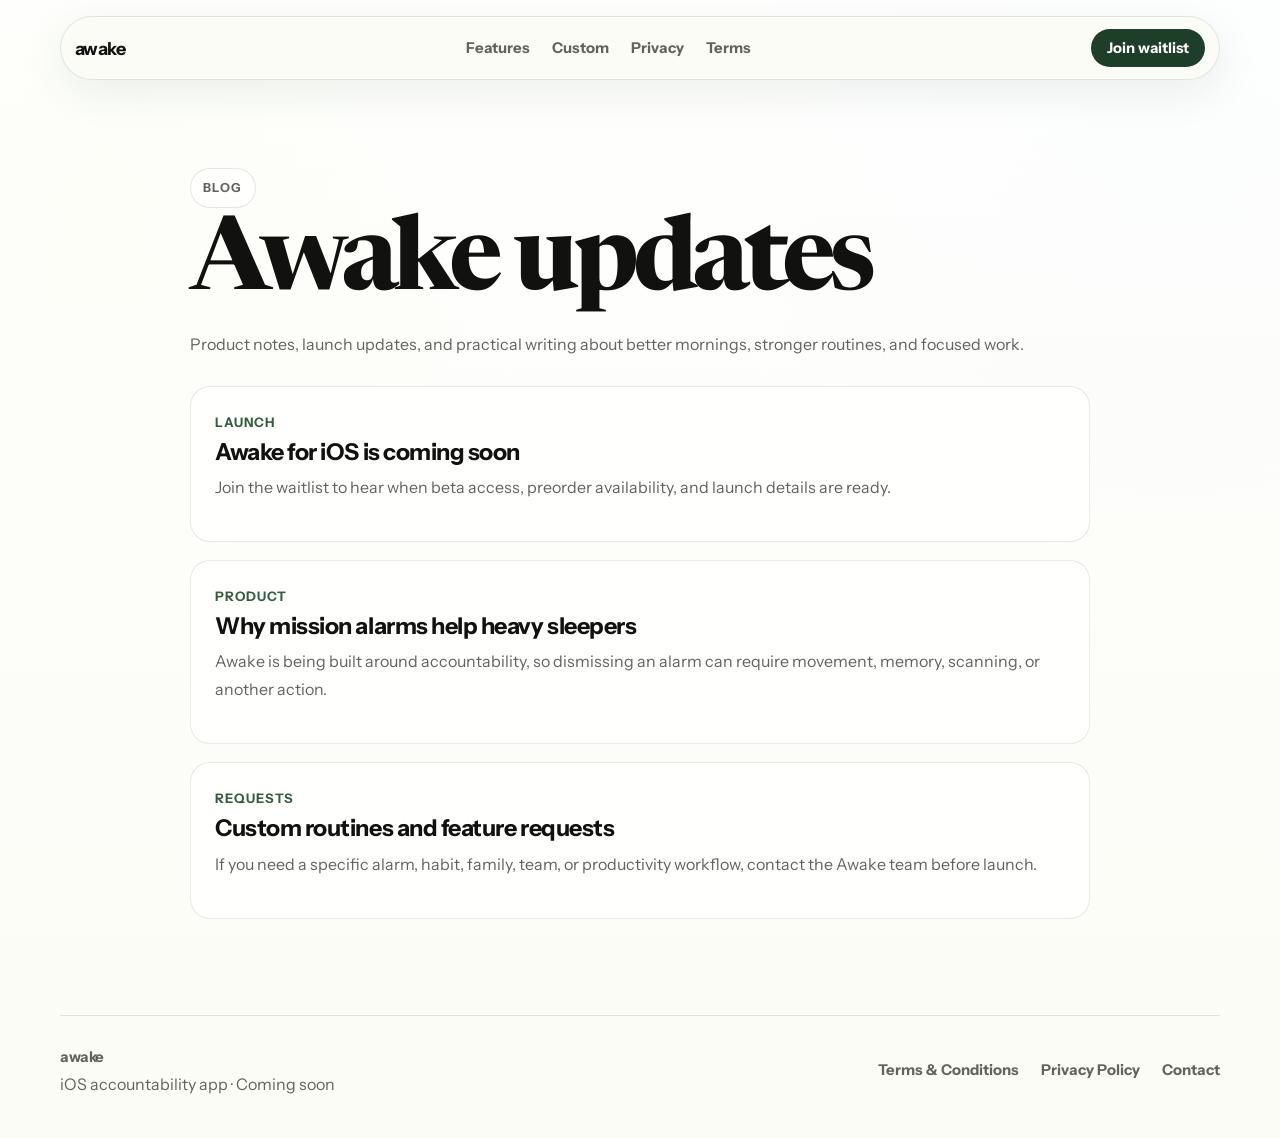
==== blog.html @ 19a6e9f3 "Build prelaunch Awake website" ====
<!DOCTYPE html>
<html lang="en">
  <head>
    <meta charset="UTF-8" />
    <meta name="viewport" content="width=device-width, initial-scale=1.0" />
    <title>Blog - Awake</title>
    <meta
      name="description"
      content="Updates and articles from Awake, the coming soon iOS accountability app."
    />
    <link rel="preconnect" href="https://fonts.googleapis.com" />
    <link rel="preconnect" href="https://fonts.gstatic.com" crossorigin />
    <link
      href="https://fonts.googleapis.com/css2?family=Instrument+Sans:wght@400;500;600;700;800&family=Newsreader:opsz,wght@6..72,600;6..72,700&display=swap"
      rel="stylesheet"
    />
    <link rel="stylesheet" href="./styles.css" />
  </head>
  <body>
    <header class="site-header">
      <a class="brand" href="./index.html">awake</a>
      <nav class="nav" aria-label="Main navigation">
        <a href="./index.html#features">Features</a>
        <a href="./index.html#custom">Custom</a>
        <a href="./privacy.html">Privacy</a>
        <a href="./terms.html">Terms</a>
      </nav>
      <a class="header-cta" href="./index.html#waitlist">Join waitlist</a>
    </header>

    <main class="page-main">
      <p class="section-label">Blog</p>
      <h1>Awake updates</h1>
      <p>
        Product notes, launch updates, and practical writing about better
        mornings, stronger routines, and focused work.
      </p>

      <div class="post-list">
        <a class="post-card" href="./index.html#waitlist">
          <span>Launch</span>
          <h2>Awake for iOS is coming soon</h2>
          <p>
            Join the waitlist to hear when beta access, preorder availability,
            and launch details are ready.
          </p>
        </a>
        <a class="post-card" href="./index.html#features">
          <span>Product</span>
          <h2>Why mission alarms help heavy sleepers</h2>
          <p>
            Awake is being built around accountability, so dismissing an alarm
            can require movement, memory, scanning, or another action.
          </p>
        </a>
        <a class="post-card" href="./index.html#custom">
          <span>Requests</span>
          <h2>Custom routines and feature requests</h2>
          <p>
            If you need a specific alarm, habit, family, team, or productivity
            workflow, contact the Awake team before launch.
          </p>
        </a>
      </div>
    </main>

    <footer class="site-footer">
      <div>
        <a class="brand" href="./index.html">awake</a>
        <p>iOS accountability app · Coming soon</p>
      </div>
      <nav aria-label="Footer navigation">
        <a href="./terms.html">Terms & Conditions</a>
        <a href="./privacy.html">Privacy Policy</a>
        <a href="mailto:hello@awakeapp.net">Contact</a>
      </nav>
    </footer>
  </body>
</html>
---- styles.css ----
:root {
  color-scheme: light;
  --ink: #11120f;
  --muted: #60645c;
  --line: #dfe4d7;
  --paper: #fbfcf5;
  --cream: #f2f7e8;
  --mist: #e8f0dc;
  --green: #355d3f;
  --green-deep: #1f3e2a;
  --lime: #d8f36d;
  --blue: #d8edf4;
  --white: #ffffff;
  --shadow: 0 24px 80px rgba(31, 62, 42, 0.14);
}

* {
  box-sizing: border-box;
}

html {
  scroll-behavior: smooth;
}

body {
  margin: 0;
  font-family: "Instrument Sans", sans-serif;
  color: var(--ink);
  background:
    linear-gradient(180deg, rgba(255, 255, 255, 0.92), rgba(251, 252, 245, 0.72)),
    radial-gradient(circle at 8% 12%, rgba(216, 243, 109, 0.34), transparent 28%),
    radial-gradient(circle at 92% 8%, rgba(216, 237, 244, 0.7), transparent 30%),
    var(--paper);
}

a {
  color: inherit;
}

.site-header {
  position: sticky;
  top: 0;
  z-index: 20;
  display: flex;
  align-items: center;
  justify-content: space-between;
  gap: 24px;
  width: min(1160px, calc(100% - 32px));
  margin: 16px auto 0;
  padding: 12px 14px;
  border: 1px solid rgba(53, 93, 63, 0.14);
  border-radius: 999px;
  background: rgba(251, 252, 245, 0.82);
  backdrop-filter: blur(18px);
  box-shadow: 0 12px 44px rgba(31, 62, 42, 0.08);
}

.brand {
  font-weight: 800;
  font-size: 1.12rem;
  letter-spacing: -0.03em;
  text-decoration: none;
}

.nav,
.site-footer nav {
  display: flex;
  align-items: center;
  gap: 22px;
}

.nav a,
.site-footer a {
  color: var(--muted);
  font-size: 0.93rem;
  font-weight: 700;
  text-decoration: none;
}

.header-cta {
  padding: 10px 16px;
  border-radius: 999px;
  background: var(--green-deep);
  color: var(--white);
  font-size: 0.92rem;
  font-weight: 800;
  text-decoration: none;
}

.section-shell {
  width: min(1160px, calc(100% - 32px));
  margin: 0 auto;
}

.hero {
  min-height: calc(100vh - 90px);
  display: grid;
  grid-template-columns: minmax(0, 1fr) minmax(320px, 440px);
  align-items: center;
  gap: 52px;
  padding: 82px 0 72px;
}

.launch-pill,
.section-label {
  width: fit-content;
  margin: 0 0 18px;
  padding: 8px 12px;
  border: 1px solid rgba(53, 93, 63, 0.14);
  border-radius: 999px;
  background: rgba(255, 255, 255, 0.72);
  color: var(--green);
  font-size: 0.78rem;
  font-weight: 800;
  letter-spacing: 0.12em;
  text-transform: uppercase;
}

h1,
h2,
h3,
p {
  margin-top: 0;
}

h1 {
  margin-bottom: 22px;
  font-family: "Newsreader", serif;
  font-size: clamp(5.4rem, 13vw, 11rem);
  line-height: 0.78;
  letter-spacing: -0.055em;
}

h2 {
  margin-bottom: 16px;
  max-width: 780px;
  font-family: "Newsreader", serif;
  font-size: clamp(2.25rem, 4vw, 4.6rem);
  line-height: 0.96;
  letter-spacing: -0.045em;
}

h3 {
  margin-bottom: 12px;
  font-size: 1.25rem;
  letter-spacing: -0.02em;
}

.hero-lede {
  max-width: 690px;
  margin-bottom: 28px;
  color: #343a31;
  font-size: clamp(1.18rem, 2vw, 1.55rem);
  line-height: 1.45;
}

.hero-actions {
  display: flex;
  flex-wrap: wrap;
  gap: 12px;
  margin-bottom: 16px;
}

.button {
  display: inline-flex;
  align-items: center;
  justify-content: center;
  min-height: 48px;
  padding: 13px 20px;
  border: 1px solid transparent;
  border-radius: 999px;
  font-weight: 800;
  text-decoration: none;
  cursor: pointer;
  transition:
    transform 180ms ease,
    box-shadow 180ms ease,
    background 180ms ease;
}

.button:hover {
  transform: translateY(-2px);
}

.button.primary {
  background: var(--green-deep);
  color: var(--white);
  box-shadow: 0 16px 34px rgba(31, 62, 42, 0.22);
}

.button.secondary {
  border-color: rgba(31, 62, 42, 0.2);
  background: rgba(255, 255, 255, 0.66);
  color: var(--green-deep);
}

.button.light {
  background: var(--white);
}

.microcopy {
  max-width: 520px;
  color: var(--muted);
  font-size: 0.96rem;
  line-height: 1.6;
}

.phone-stage {
  display: grid;
  place-items: center;
  min-height: 560px;
  border-radius: 36px;
  background:
    linear-gradient(140deg, rgba(216, 243, 109, 0.5), rgba(216, 237, 244, 0.75)),
    var(--mist);
  box-shadow: var(--shadow);
  overflow: hidden;
}

.phone {
  position: relative;
  width: 292px;
  min-height: 592px;
  padding: 18px;
  border: 10px solid #151713;
  border-radius: 46px;
  background: #10130f;
  box-shadow: 0 30px 80px rgba(17, 18, 15, 0.34);
  transform: rotate(3deg);
}

.phone-top {
  position: absolute;
  top: 12px;
  left: 50%;
  width: 86px;
  height: 25px;
  border-radius: 999px;
  background: #10130f;
  transform: translateX(-50%);
  z-index: 2;
}

.app-screen {
  min-height: 536px;
  padding: 66px 20px 22px;
  border-radius: 34px;
  background:
    linear-gradient(180deg, rgba(255, 255, 255, 0.28), transparent 38%),
    linear-gradient(160deg, #f7fbec 0%, #dfeecd 100%);
}

.screen-kicker {
  margin-bottom: 10px;
  color: var(--green);
  font-size: 0.78rem;
  font-weight: 800;
  letter-spacing: 0.11em;
  text-transform: uppercase;
}

.app-screen h2 {
  margin-bottom: 12px;
  font-family: "Instrument Sans", sans-serif;
  font-size: 4.4rem;
  line-height: 0.95;
  letter-spacing: -0.06em;
}

.screen-label {
  margin-bottom: 26px;
  color: #43503d;
  line-height: 1.45;
}

.mission-card {
  margin-bottom: 12px;
  padding: 16px;
  border: 1px solid rgba(31, 62, 42, 0.12);
  border-radius: 18px;
  background: rgba(255, 255, 255, 0.66);
}

.mission-card span {
  display: block;
  margin-bottom: 5px;
  color: var(--muted);
  font-size: 0.78rem;
  font-weight: 800;
}

.mission-card.active {
  background: var(--green-deep);
  color: var(--white);
}

.mission-card.active span {
  color: rgba(255, 255, 255, 0.72);
}

.progress-row {
  display: grid;
  grid-template-columns: repeat(3, 1fr);
  gap: 8px;
  margin-top: 24px;
}

.progress-row span {
  height: 7px;
  border-radius: 999px;
  background: rgba(31, 62, 42, 0.2);
}

.progress-row span:first-child,
.progress-row span:nth-child(2) {
  background: var(--green-deep);
}

.tl-dr,
.preorder-panel,
.custom-panel {
  margin-bottom: 92px;
  padding: 42px;
  border: 1px solid rgba(53, 93, 63, 0.12);
  border-radius: 30px;
  background: rgba(255, 255, 255, 0.7);
  box-shadow: var(--shadow);
}

.tl-dr p:last-child,
.preorder-panel p,
.custom-panel p {
  max-width: 860px;
  color: #394033;
  font-size: 1.12rem;
  line-height: 1.7;
}

.section-heading {
  margin-bottom: 28px;
}

.feature-grid {
  display: grid;
  grid-template-columns: repeat(3, minmax(0, 1fr));
  gap: 16px;
  margin-bottom: 92px;
}

.feature-card {
  min-height: 250px;
  padding: 26px;
  border: 1px solid rgba(53, 93, 63, 0.13);
  border-radius: 22px;
  background: rgba(255, 255, 255, 0.76);
  transition:
    transform 180ms ease,
    border-color 180ms ease;
}

.feature-card:hover {
  transform: translateY(-4px);
  border-color: rgba(53, 93, 63, 0.36);
}

.feature-index {
  display: inline-flex;
  margin-bottom: 48px;
  color: var(--green);
  font-size: 0.82rem;
  font-weight: 800;
}

.feature-card p,
.proof-list p,
.faq-list p,
.waitlist-copy p {
  color: var(--muted);
  line-height: 1.65;
}

.split-section {
  display: grid;
  grid-template-columns: 0.95fr 1.05fr;
  gap: 50px;
  align-items: start;
  margin-bottom: 92px;
}

.proof-list {
  display: grid;
  gap: 14px;
}

.proof-list div {
  padding: 22px;
  border: 1px solid rgba(53, 93, 63, 0.12);
  border-radius: 20px;
  background: rgba(242, 247, 232, 0.88);
}

.proof-list strong {
  display: block;
  margin-bottom: 8px;
}

.proof-list p {
  margin-bottom: 0;
}

.preorder-panel {
  display: flex;
  align-items: center;
  justify-content: space-between;
  gap: 28px;
  background:
    linear-gradient(135deg, rgba(216, 243, 109, 0.4), rgba(255, 255, 255, 0.78)),
    var(--cream);
}

.waitlist-section {
  display: grid;
  grid-template-columns: 0.86fr 1.14fr;
  gap: 38px;
  align-items: start;
  margin-bottom: 92px;
  padding: 44px;
  border-radius: 32px;
  background: var(--green-deep);
  color: var(--white);
  box-shadow: 0 24px 80px rgba(31, 62, 42, 0.22);
}

.waitlist-section .section-label {
  border-color: rgba(255, 255, 255, 0.18);
  background: rgba(255, 255, 255, 0.12);
  color: var(--lime);
}

.waitlist-copy p {
  color: rgba(255, 255, 255, 0.74);
}

.waitlist-form {
  display: grid;
  gap: 14px;
  padding: 22px;
  border: 1px solid rgba(255, 255, 255, 0.12);
  border-radius: 24px;
  background: rgba(255, 255, 255, 0.1);
}

label {
  display: grid;
  gap: 8px;
  color: rgba(255, 255, 255, 0.78);
  font-size: 0.9rem;
  font-weight: 800;
}

input,
select {
  width: 100%;
  min-height: 48px;
  padding: 0 14px;
  border: 1px solid rgba(255, 255, 255, 0.18);
  border-radius: 14px;
  background: rgba(255, 255, 255, 0.96);
  color: var(--ink);
  font: inherit;
}

.custom-panel {
  background:
    linear-gradient(135deg, rgba(255, 255, 255, 0.82), rgba(216, 237, 244, 0.78)),
    var(--blue);
}

.faq-section {
  margin-bottom: 96px;
}

.faq-list {
  display: grid;
  gap: 12px;
}

details {
  padding: 22px 24px;
  border: 1px solid rgba(53, 93, 63, 0.13);
  border-radius: 18px;
  background: rgba(255, 255, 255, 0.76);
}

summary {
  cursor: pointer;
  font-weight: 800;
}

details p {
  margin: 14px 0 0;
}

.site-footer {
  display: flex;
  align-items: center;
  justify-content: space-between;
  gap: 24px;
  width: min(1160px, calc(100% - 32px));
  margin: 0 auto;
  padding: 30px 0 44px;
  border-top: 1px solid var(--line);
}

.site-footer p {
  margin: 8px 0 0;
  color: var(--muted);
}

.page-main {
  width: min(900px, calc(100% - 32px));
  margin: 0 auto;
  padding: 88px 0 96px;
}

.page-main h1 {
  margin-bottom: 24px;
  font-size: clamp(3.4rem, 8vw, 6.8rem);
}

.page-main article {
  padding: 36px;
  border: 1px solid rgba(53, 93, 63, 0.12);
  border-radius: 26px;
  background: rgba(255, 255, 255, 0.74);
  box-shadow: var(--shadow);
}

.page-main p,
.page-main li {
  color: var(--muted);
  line-height: 1.75;
}

.page-main h2 {
  margin-top: 34px;
  font-family: "Instrument Sans", sans-serif;
  font-size: 1.45rem;
  letter-spacing: -0.02em;
}

.post-list {
  display: grid;
  gap: 18px;
  margin-top: 28px;
}

.post-card {
  display: block;
  padding: 24px;
  border: 1px solid rgba(53, 93, 63, 0.12);
  border-radius: 20px;
  background: rgba(255, 255, 255, 0.78);
  text-decoration: none;
  transition: transform 180ms ease;
}

.post-card:hover {
  transform: translateY(-3px);
}

.post-card span {
  color: var(--green);
  font-weight: 800;
  font-size: 0.82rem;
  letter-spacing: 0.08em;
  text-transform: uppercase;
}

.post-card h2 {
  margin: 10px 0;
}

.reveal {
  animation: reveal 620ms ease both;
}

@keyframes reveal {
  from {
    opacity: 0;
    transform: translateY(16px);
  }

  to {
    opacity: 1;
    transform: translateY(0);
  }
}

@media (max-width: 900px) {
  .site-header {
    align-items: flex-start;
    border-radius: 24px;
  }

  .nav {
    display: none;
  }

  .hero,
  .split-section,
  .waitlist-section {
    grid-template-columns: 1fr;
  }

  .hero {
    gap: 34px;
    padding-top: 56px;
  }

  .phone-stage {
    min-height: 500px;
  }

  .feature-grid {
    grid-template-columns: repeat(2, minmax(0, 1fr));
  }

  .preorder-panel,
  .site-footer {
    align-items: flex-start;
    flex-direction: column;
  }
}

@media (max-width: 620px) {
  .section-shell,
  .site-header,
  .site-footer,
  .page-main {
    width: min(100% - 24px, 1160px);
  }

  .header-cta {
    display: none;
  }

  h1 {
    font-size: 5.2rem;
  }

  h2 {
    font-size: 2.35rem;
  }

  .feature-grid {
    grid-template-columns: 1fr;
  }

  .tl-dr,
  .preorder-panel,
  .custom-panel,
  .waitlist-section,
  .page-main article {
    padding: 26px;
    border-radius: 22px;
  }

  .phone {
    width: 260px;
    min-height: 540px;
  }

  .app-screen {
    min-height: 484px;
  }

  .app-screen h2 {
    font-size: 3.6rem;
  }

  .site-footer nav {
    align-items: flex-start;
    flex-direction: column;
    gap: 12px;
  }
}
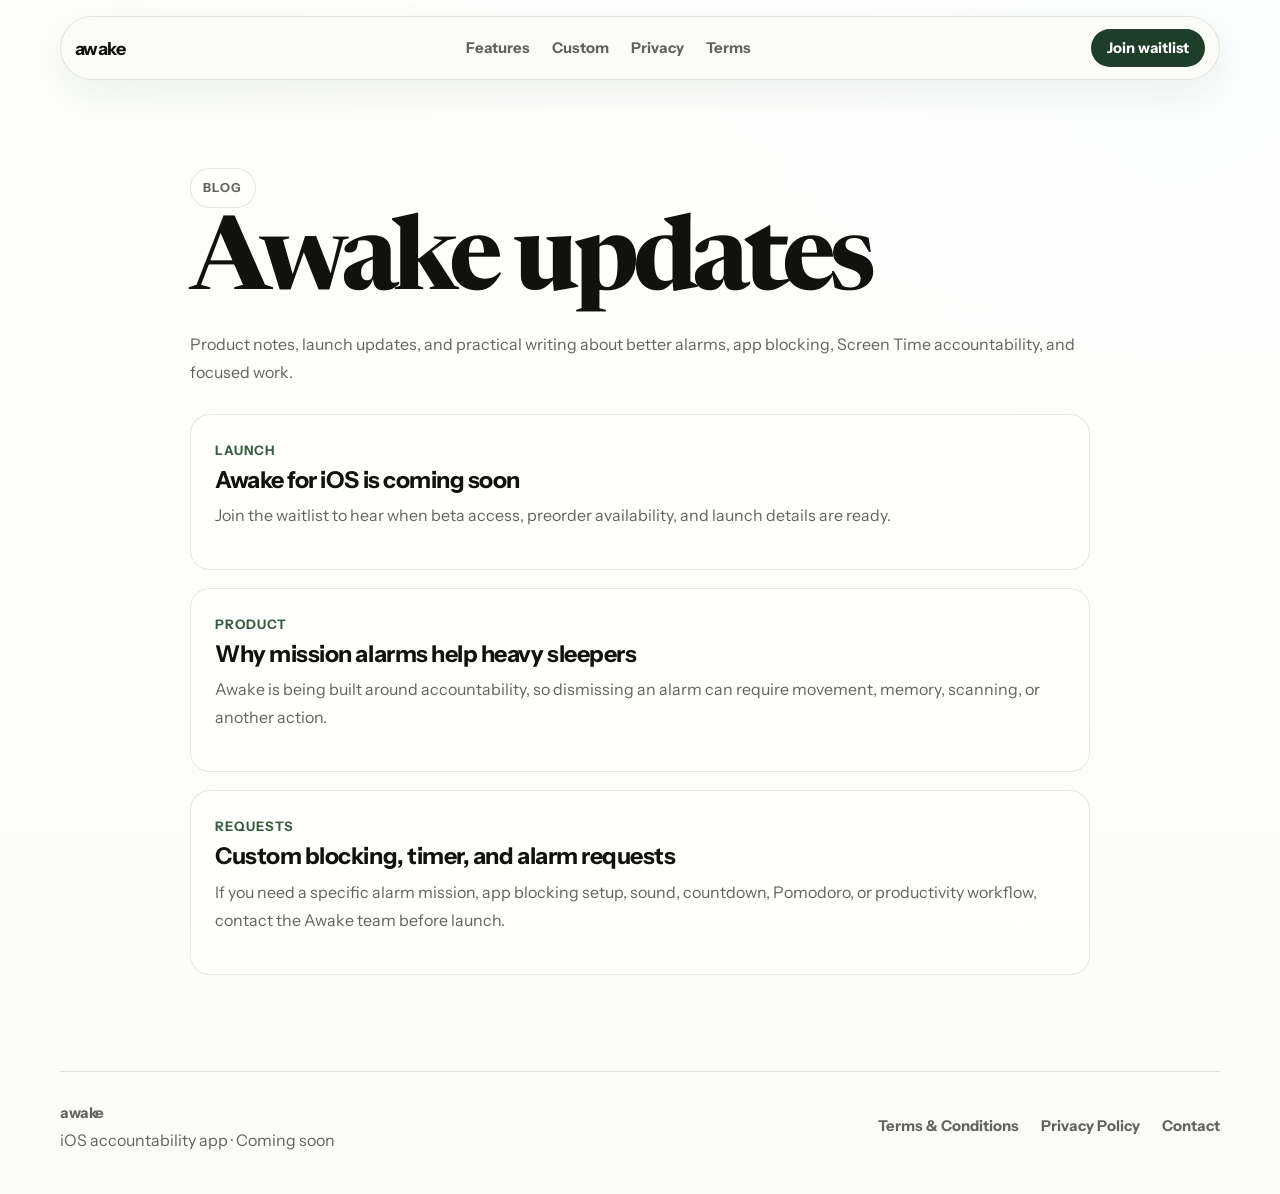
==== commit 9283a6cc: "Refocus site on alarm and blocking features" ====
--- a/blog.html
+++ b/blog.html
@@ -33,7 +33,7 @@
       <h1>Awake updates</h1>
       <p>
         Product notes, launch updates, and practical writing about better
-        mornings, stronger routines, and focused work.
+        alarms, app blocking, Screen Time accountability, and focused work.
       </p>
 
       <div class="post-list">
@@ -55,10 +55,11 @@
         </a>
         <a class="post-card" href="./index.html#custom">
           <span>Requests</span>
-          <h2>Custom routines and feature requests</h2>
+          <h2>Custom blocking, timer, and alarm requests</h2>
           <p>
-            If you need a specific alarm, habit, family, team, or productivity
-            workflow, contact the Awake team before launch.
+            If you need a specific alarm mission, app blocking setup, sound,
+            countdown, Pomodoro, or productivity workflow, contact the Awake
+            team before launch.
           </p>
         </a>
       </div>
--- a/styles.css
+++ b/styles.css
@@ -161,6 +161,86 @@
   margin-bottom: 16px;
 }
 
+.app-store-badge {
+  display: inline-flex;
+  align-items: center;
+  gap: 12px;
+  width: fit-content;
+  min-height: 60px;
+  margin-bottom: 18px;
+  padding: 10px 17px 10px 12px;
+  border: 1px solid rgba(17, 18, 15, 0.12);
+  border-radius: 18px;
+  background: #11120f;
+  color: var(--white);
+  text-decoration: none;
+  box-shadow: 0 18px 46px rgba(17, 18, 15, 0.16);
+  transition:
+    transform 180ms ease,
+    box-shadow 180ms ease;
+}
+
+.app-store-badge:hover {
+  transform: translateY(-2px);
+  box-shadow: 0 22px 54px rgba(17, 18, 15, 0.22);
+}
+
+.app-store-badge small,
+.app-store-badge strong {
+  display: block;
+  line-height: 1;
+}
+
+.app-store-badge small {
+  margin-bottom: 5px;
+  color: rgba(255, 255, 255, 0.72);
+  font-size: 0.72rem;
+  font-weight: 700;
+}
+
+.app-store-badge strong {
+  font-size: 1.25rem;
+  letter-spacing: -0.03em;
+}
+
+.app-store-badge.dark {
+  flex-shrink: 0;
+  margin-bottom: 0;
+}
+
+.apple-mark {
+  position: relative;
+  display: grid;
+  place-items: center;
+  width: 38px;
+  height: 38px;
+  border-radius: 11px;
+  background: var(--white);
+  color: transparent;
+  font-size: 0;
+}
+
+.apple-mark::before {
+  content: "";
+  width: 16px;
+  height: 20px;
+  border-radius: 48% 52% 48% 52% / 60% 60% 42% 42%;
+  background: #11120f;
+  transform: translateY(3px);
+}
+
+.apple-mark::after {
+  content: "";
+  position: absolute;
+  top: 7px;
+  right: 10px;
+  width: 9px;
+  height: 5px;
+  border-radius: 10px 0 10px 0;
+  background: #11120f;
+  transform: rotate(-32deg);
+}
+
 .button {
   display: inline-flex;
   align-items: center;
@@ -631,6 +711,10 @@
     align-items: flex-start;
     flex-direction: column;
   }
+
+  .app-store-badge.dark {
+    margin-top: 4px;
+  }
 }
 
 @media (max-width: 620px) {
@@ -679,6 +763,11 @@
     font-size: 3.6rem;
   }
 
+  .app-store-badge {
+    width: 100%;
+    justify-content: center;
+  }
+
   .site-footer nav {
     align-items: flex-start;
     flex-direction: column;
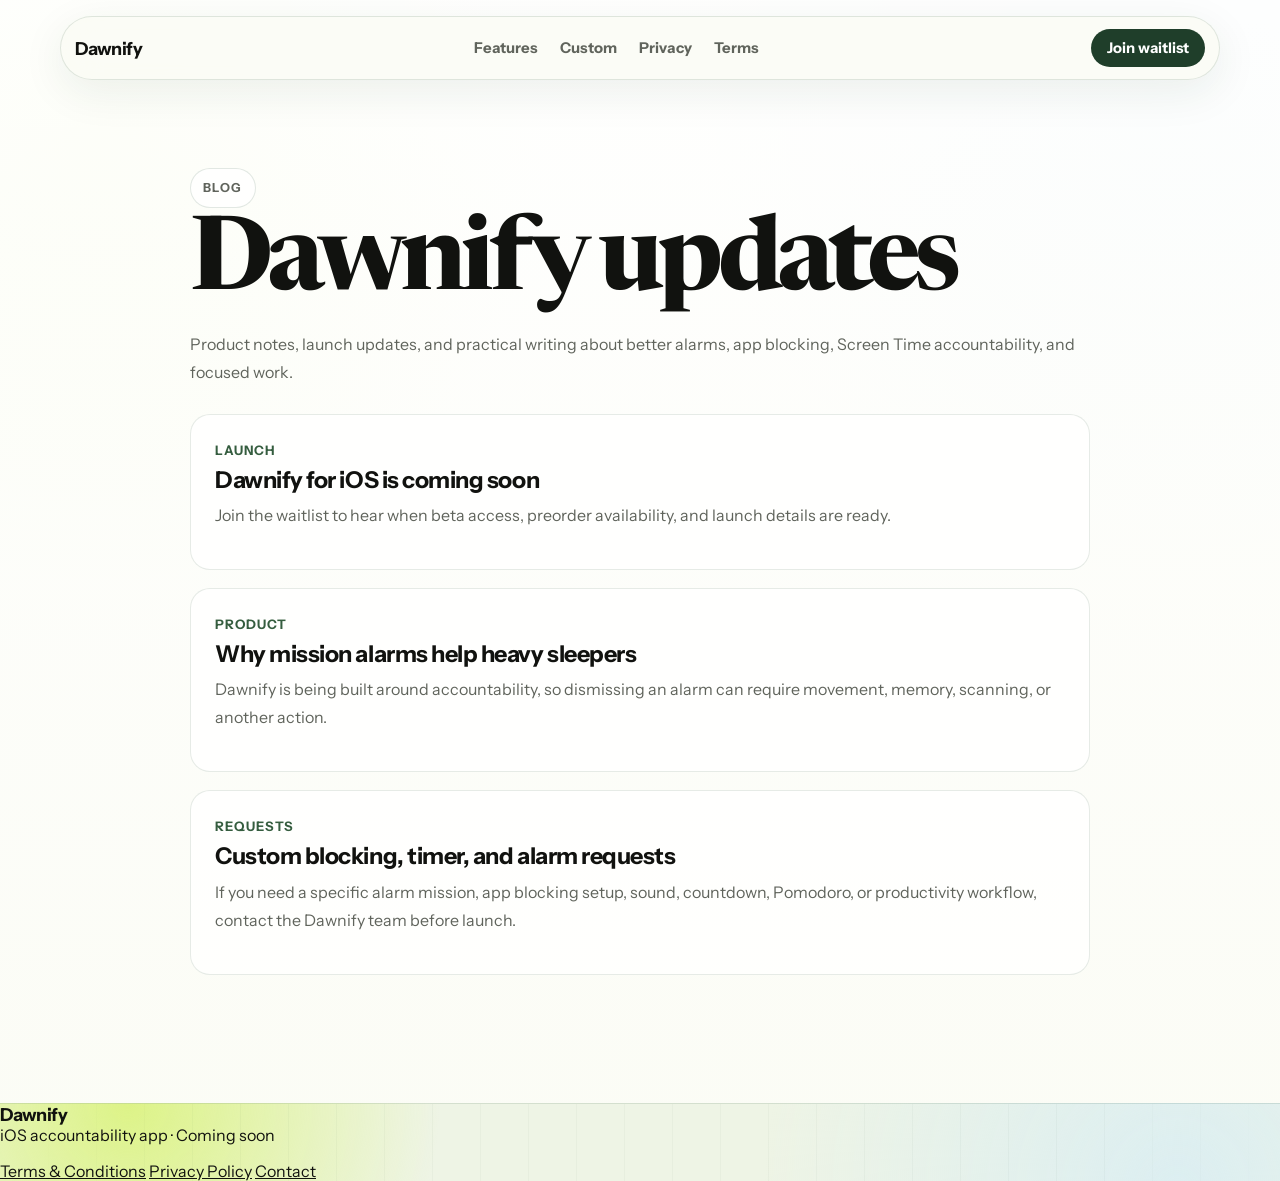
==== commit 9bb1b983: "Rebrand website as Dawnify" ====
--- a/blog.html
+++ b/blog.html
@@ -3,10 +3,10 @@
   <head>
     <meta charset="UTF-8" />
     <meta name="viewport" content="width=device-width, initial-scale=1.0" />
-    <title>Blog - Awake</title>
+    <title>Blog - Dawnify</title>
     <meta
       name="description"
-      content="Updates and articles from Awake, the coming soon iOS accountability app."
+      content="Updates and articles from Dawnify, the coming soon iOS accountability app."
     />
     <link rel="preconnect" href="https://fonts.googleapis.com" />
     <link rel="preconnect" href="https://fonts.gstatic.com" crossorigin />
@@ -18,7 +18,7 @@
   </head>
   <body>
     <header class="site-header">
-      <a class="brand" href="./index.html">awake</a>
+      <a class="brand" href="./index.html">Dawnify</a>
       <nav class="nav" aria-label="Main navigation">
         <a href="./index.html#features">Features</a>
         <a href="./index.html#custom">Custom</a>
@@ -30,7 +30,7 @@
 
     <main class="page-main">
       <p class="section-label">Blog</p>
-      <h1>Awake updates</h1>
+      <h1>Dawnify updates</h1>
       <p>
         Product notes, launch updates, and practical writing about better
         alarms, app blocking, Screen Time accountability, and focused work.
@@ -39,7 +39,7 @@
       <div class="post-list">
         <a class="post-card" href="./index.html#waitlist">
           <span>Launch</span>
-          <h2>Awake for iOS is coming soon</h2>
+          <h2>Dawnify for iOS is coming soon</h2>
           <p>
             Join the waitlist to hear when beta access, preorder availability,
             and launch details are ready.
@@ -49,7 +49,7 @@
           <span>Product</span>
           <h2>Why mission alarms help heavy sleepers</h2>
           <p>
-            Awake is being built around accountability, so dismissing an alarm
+            Dawnify is being built around accountability, so dismissing an alarm
             can require movement, memory, scanning, or another action.
           </p>
         </a>
@@ -58,7 +58,7 @@
           <h2>Custom blocking, timer, and alarm requests</h2>
           <p>
             If you need a specific alarm mission, app blocking setup, sound,
-            countdown, Pomodoro, or productivity workflow, contact the Awake
+            countdown, Pomodoro, or productivity workflow, contact the Dawnify
             team before launch.
           </p>
         </a>
@@ -67,13 +67,13 @@
 
     <footer class="site-footer">
       <div>
-        <a class="brand" href="./index.html">awake</a>
+        <a class="brand" href="./index.html">Dawnify</a>
         <p>iOS accountability app · Coming soon</p>
       </div>
       <nav aria-label="Footer navigation">
         <a href="./terms.html">Terms & Conditions</a>
         <a href="./privacy.html">Privacy Policy</a>
-        <a href="mailto:hello@awakeapp.net">Contact</a>
+        <a href="mailto:hello@dawnify.app">Contact</a>
       </nav>
     </footer>
   </body>
--- a/styles.css
+++ b/styles.css
@@ -20,10 +20,14 @@
 
 html {
   scroll-behavior: smooth;
+  scroll-padding-top: 96px;
 }
 
 body {
   margin: 0;
+  min-width: 280px;
+  overflow-x: clip;
+  -webkit-text-size-adjust: 100%;
   font-family: "Instrument Sans", sans-serif;
   color: var(--ink);
   background:
@@ -62,15 +66,13 @@
   text-decoration: none;
 }
 
-.nav,
-.site-footer nav {
+.nav {
   display: flex;
   align-items: center;
   gap: 22px;
 }
 
-.nav a,
-.site-footer a {
+.nav a {
   color: var(--muted);
   font-size: 0.93rem;
   font-weight: 700;
@@ -148,10 +150,18 @@
 
 .hero-lede {
   max-width: 690px;
-  margin-bottom: 28px;
+  margin-bottom: 14px;
   color: #343a31;
   font-size: clamp(1.18rem, 2vw, 1.55rem);
   line-height: 1.45;
+}
+
+.hero-support {
+  max-width: 640px;
+  margin-bottom: 28px;
+  color: var(--muted);
+  font-size: 1.05rem;
+  line-height: 1.65;
 }
 
 .hero-actions {
@@ -164,17 +174,12 @@
 .app-store-badge {
   display: inline-flex;
   align-items: center;
-  gap: 12px;
   width: fit-content;
-  min-height: 60px;
   margin-bottom: 18px;
-  padding: 10px 17px 10px 12px;
-  border: 1px solid rgba(17, 18, 15, 0.12);
-  border-radius: 18px;
-  background: #11120f;
-  color: var(--white);
+  border-radius: 12px;
   text-decoration: none;
   box-shadow: 0 18px 46px rgba(17, 18, 15, 0.16);
+  overflow: hidden;
   transition:
     transform 180ms ease,
     box-shadow 180ms ease;
@@ -185,60 +190,15 @@
   box-shadow: 0 22px 54px rgba(17, 18, 15, 0.22);
 }
 
-.app-store-badge small,
-.app-store-badge strong {
+.app-store-badge img {
   display: block;
-  line-height: 1;
-}
-
-.app-store-badge small {
-  margin-bottom: 5px;
-  color: rgba(255, 255, 255, 0.72);
-  font-size: 0.72rem;
-  font-weight: 700;
-}
-
-.app-store-badge strong {
-  font-size: 1.25rem;
-  letter-spacing: -0.03em;
+  width: 172px;
+  height: auto;
 }
 
 .app-store-badge.dark {
   flex-shrink: 0;
   margin-bottom: 0;
-}
-
-.apple-mark {
-  position: relative;
-  display: grid;
-  place-items: center;
-  width: 38px;
-  height: 38px;
-  border-radius: 11px;
-  background: var(--white);
-  color: transparent;
-  font-size: 0;
-}
-
-.apple-mark::before {
-  content: "";
-  width: 16px;
-  height: 20px;
-  border-radius: 48% 52% 48% 52% / 60% 60% 42% 42%;
-  background: #11120f;
-  transform: translateY(3px);
-}
-
-.apple-mark::after {
-  content: "";
-  position: absolute;
-  top: 7px;
-  right: 10px;
-  width: 9px;
-  height: 5px;
-  border-radius: 10px 0 10px 0;
-  background: #11120f;
-  transform: rotate(-32deg);
 }
 
 .button {
@@ -252,6 +212,7 @@
   font-weight: 800;
   text-decoration: none;
   cursor: pointer;
+  touch-action: manipulation;
   transition:
     transform 180ms ease,
     box-shadow 180ms ease,
@@ -260,6 +221,12 @@
 
 .button:hover {
   transform: translateY(-2px);
+}
+
+.button:disabled {
+  cursor: wait;
+  opacity: 0.68;
+  transform: none;
 }
 
 .button.primary {
@@ -300,8 +267,7 @@
 .phone {
   position: relative;
   width: 292px;
-  min-height: 592px;
-  padding: 18px;
+  padding: 8px;
   border: 10px solid #151713;
   border-radius: 46px;
   background: #10130f;
@@ -310,94 +276,105 @@
 }
 
 .phone-top {
+  display: none;
+}
+
+.app-screen {
+  position: relative;
+  aspect-ratio: 1170 / 2532;
+  border-radius: 34px;
+  overflow: hidden;
+  background: #f9f8f5;
+}
+
+.app-screen::after {
+  content: "";
   position: absolute;
-  top: 12px;
-  left: 50%;
-  width: 86px;
-  height: 25px;
+  inset: 0;
+  z-index: 1;
+  pointer-events: none;
+  background: linear-gradient(128deg, rgba(255, 255, 255, 0.3), transparent 22%, transparent 74%, rgba(216, 243, 109, 0.16));
+}
+
+.app-slide {
+  position: absolute;
+  inset: 0;
+  width: 100%;
+  height: 100%;
+  object-fit: cover;
+  opacity: 0;
+  animation: app-slide-show 15s infinite;
+}
+
+.app-slide-one {
+  animation-delay: 0s;
+}
+
+.app-slide-two {
+  animation-delay: 5s;
+}
+
+.app-slide-three {
+  animation-delay: 10s;
+}
+
+@keyframes app-slide-show {
+  0%,
+  27% {
+    opacity: 1;
+  }
+
+  33%,
+  100% {
+    opacity: 0;
+  }
+}
+
+.slideshow-indicator {
+  position: absolute;
+  right: 14px;
+  bottom: 14px;
+  z-index: 2;
+  display: flex;
+  gap: 5px;
+  padding: 7px;
   border-radius: 999px;
-  background: #10130f;
-  transform: translateX(-50%);
-  z-index: 2;
-}
-
-.app-screen {
-  min-height: 536px;
-  padding: 66px 20px 22px;
-  border-radius: 34px;
-  background:
-    linear-gradient(180deg, rgba(255, 255, 255, 0.28), transparent 38%),
-    linear-gradient(160deg, #f7fbec 0%, #dfeecd 100%);
-}
-
-.screen-kicker {
-  margin-bottom: 10px;
-  color: var(--green);
-  font-size: 0.78rem;
-  font-weight: 800;
-  letter-spacing: 0.11em;
-  text-transform: uppercase;
-}
-
-.app-screen h2 {
-  margin-bottom: 12px;
-  font-family: "Instrument Sans", sans-serif;
-  font-size: 4.4rem;
-  line-height: 0.95;
-  letter-spacing: -0.06em;
-}
-
-.screen-label {
-  margin-bottom: 26px;
-  color: #43503d;
-  line-height: 1.45;
-}
-
-.mission-card {
-  margin-bottom: 12px;
-  padding: 16px;
-  border: 1px solid rgba(31, 62, 42, 0.12);
-  border-radius: 18px;
-  background: rgba(255, 255, 255, 0.66);
-}
-
-.mission-card span {
-  display: block;
-  margin-bottom: 5px;
-  color: var(--muted);
-  font-size: 0.78rem;
-  font-weight: 800;
-}
-
-.mission-card.active {
-  background: var(--green-deep);
-  color: var(--white);
-}
-
-.mission-card.active span {
-  color: rgba(255, 255, 255, 0.72);
-}
-
-.progress-row {
-  display: grid;
-  grid-template-columns: repeat(3, 1fr);
-  gap: 8px;
-  margin-top: 24px;
-}
-
-.progress-row span {
-  height: 7px;
-  border-radius: 999px;
-  background: rgba(31, 62, 42, 0.2);
-}
-
-.progress-row span:first-child,
-.progress-row span:nth-child(2) {
-  background: var(--green-deep);
+  background: rgba(17, 18, 15, 0.48);
+  backdrop-filter: blur(8px);
+}
+
+.slideshow-indicator span {
+  width: 6px;
+  height: 6px;
+  border-radius: 50%;
+  background: rgba(255, 255, 255, 0.5);
+  animation: app-slide-indicator 15s infinite;
+}
+
+.slideshow-indicator span:nth-child(2) {
+  animation-delay: 5s;
+}
+
+.slideshow-indicator span:nth-child(3) {
+  animation-delay: 10s;
+}
+
+@keyframes app-slide-indicator {
+  0%,
+  27% {
+    width: 18px;
+    background: var(--white);
+  }
+
+  33%,
+  100% {
+    width: 6px;
+    background: rgba(255, 255, 255, 0.5);
+  }
 }
 
 .tl-dr,
-.preorder-panel,
+.early-adopter-panel,
 .custom-panel {
   margin-bottom: 92px;
   padding: 42px;
@@ -408,7 +385,7 @@
 }
 
 .tl-dr p:last-child,
-.preorder-panel p,
+.early-adopter-panel p,
 .custom-panel p {
   max-width: 860px;
   color: #394033;
@@ -418,6 +395,45 @@
 
 .section-heading {
   margin-bottom: 28px;
+}
+
+.how-section,
+.mission-section {
+  margin-bottom: 92px;
+}
+
+.how-grid,
+.mission-type-grid {
+  display: grid;
+  grid-template-columns: repeat(3, minmax(0, 1fr));
+  gap: 16px;
+}
+
+.how-card,
+.mission-type {
+  min-height: 230px;
+  padding: 26px;
+  border: 1px solid rgba(53, 93, 63, 0.13);
+  border-radius: 22px;
+  background: rgba(255, 255, 255, 0.78);
+  box-shadow: 0 18px 54px rgba(31, 62, 42, 0.08);
+}
+
+.how-card span,
+.mission-type span {
+  display: inline-flex;
+  margin-bottom: 44px;
+  color: var(--green);
+  font-size: 0.82rem;
+  font-weight: 800;
+  letter-spacing: 0.08em;
+  text-transform: uppercase;
+}
+
+.how-card p,
+.mission-type p {
+  color: var(--muted);
+  line-height: 1.65;
 }
 
 .feature-grid {
@@ -488,14 +504,76 @@
   margin-bottom: 0;
 }
 
-.preorder-panel {
-  display: flex;
+.early-adopter-panel {
+  display: grid;
+  grid-template-columns: minmax(0, 1fr) minmax(300px, 0.82fr);
+  gap: 34px;
   align-items: center;
-  justify-content: space-between;
-  gap: 28px;
   background:
-    linear-gradient(135deg, rgba(216, 243, 109, 0.4), rgba(255, 255, 255, 0.78)),
+    linear-gradient(135deg, rgba(216, 243, 109, 0.52), rgba(255, 255, 255, 0.83)),
     var(--cream);
+}
+
+.early-adopter-copy .button {
+  margin-top: 4px;
+}
+
+.offer-note {
+  margin: 16px 0 0;
+  color: var(--muted);
+  font-size: 0.9rem !important;
+  font-weight: 700;
+}
+
+.perk-card {
+  padding: 28px;
+  border: 1px solid rgba(31, 62, 42, 0.17);
+  border-radius: 24px;
+  background: var(--green-deep);
+  color: var(--white);
+  box-shadow: 0 20px 48px rgba(31, 62, 42, 0.2);
+}
+
+.perk-kicker,
+.perk-footer {
+  color: rgba(255, 255, 255, 0.74);
+  font-size: 0.82rem !important;
+  font-weight: 800;
+  letter-spacing: 0.08em;
+  text-transform: uppercase;
+}
+
+.perk-card .perk-kicker {
+  margin-bottom: 20px;
+}
+
+.perk-list,
+.modal-perks {
+  display: grid;
+  gap: 14px;
+  margin: 0;
+  padding: 0;
+  list-style: none;
+}
+
+.perk-list li {
+  display: grid;
+  grid-template-columns: 30px 1fr;
+  gap: 12px;
+  align-items: baseline;
+  font-weight: 700;
+  line-height: 1.35;
+}
+
+.perk-list span {
+  color: var(--lime);
+  font-size: 0.76rem;
+  font-weight: 800;
+}
+
+.perk-card .perk-footer {
+  margin: 24px 0 0;
+  color: var(--lime);
 }
 
 .waitlist-section {
@@ -539,7 +617,8 @@
 }
 
 input,
-select {
+select,
+textarea {
   width: 100%;
   min-height: 48px;
   padding: 0 14px;
@@ -548,6 +627,163 @@
   background: rgba(255, 255, 255, 0.96);
   color: var(--ink);
   font: inherit;
+  font-size: 16px;
+}
+
+textarea {
+  min-height: 112px;
+  padding: 14px;
+  resize: vertical;
+}
+
+.conditional-field[hidden] {
+  display: none;
+}
+
+.honeypot {
+  position: absolute;
+  width: 1px;
+  height: 1px;
+  overflow: hidden;
+  clip: rect(0 0 0 0);
+  white-space: nowrap;
+}
+
+.form-feedback {
+  padding: 16px 18px;
+  border: 1px solid rgba(255, 255, 255, 0.14);
+  border-radius: 18px;
+  background: rgba(255, 255, 255, 0.12);
+}
+
+.form-feedback strong {
+  display: block;
+  margin-bottom: 8px;
+  color: var(--white);
+}
+
+.form-feedback p {
+  margin: 0;
+  color: rgba(255, 255, 255, 0.78);
+  line-height: 1.55;
+}
+
+.form-feedback a {
+  color: var(--lime);
+}
+
+.form-error {
+  color: #ffe8e8;
+  background: rgba(124, 32, 32, 0.38);
+}
+
+.early-adopter-modal {
+  width: min(560px, calc(100% - 28px));
+  max-height: min(720px, calc(100vh - 28px));
+  padding: 30px;
+  border: 1px solid rgba(53, 93, 63, 0.16);
+  border-radius: 28px;
+  background:
+    radial-gradient(circle at 92% 8%, rgba(216, 243, 109, 0.46), transparent 28%),
+    var(--paper);
+  color: var(--ink);
+  box-shadow: 0 30px 100px rgba(17, 18, 15, 0.3);
+}
+
+.early-adopter-modal::backdrop {
+  background: rgba(11, 20, 13, 0.7);
+  backdrop-filter: blur(8px);
+}
+
+.modal-heading {
+  display: flex;
+  align-items: flex-start;
+  justify-content: space-between;
+  gap: 20px;
+}
+
+.modal-heading .section-label {
+  margin-bottom: 14px;
+}
+
+.modal-heading h2 {
+  margin-bottom: 0;
+  font-size: clamp(2.35rem, 7vw, 3.9rem);
+}
+
+.modal-close {
+  display: grid;
+  flex: 0 0 auto;
+  width: 42px;
+  height: 42px;
+  place-items: center;
+  padding: 0;
+  border: 1px solid rgba(31, 62, 42, 0.17);
+  border-radius: 50%;
+  background: rgba(255, 255, 255, 0.76);
+  color: var(--green-deep);
+  cursor: pointer;
+  font-size: 1.8rem;
+  line-height: 1;
+}
+
+.modal-lede {
+  margin: 20px 0;
+  color: var(--muted);
+  line-height: 1.6;
+}
+
+.modal-perks {
+  margin-bottom: 24px;
+  padding: 20px;
+  border-radius: 18px;
+  background: var(--cream);
+}
+
+.modal-perks li {
+  display: flex;
+  gap: 10px;
+  align-items: flex-start;
+  color: #2a3f2f;
+  font-weight: 700;
+  line-height: 1.4;
+}
+
+.modal-perks li::before {
+  content: "✓";
+  flex: 0 0 auto;
+  color: var(--green);
+  font-weight: 800;
+}
+
+.early-adopter-form {
+  display: grid;
+  gap: 14px;
+}
+
+.early-adopter-form label {
+  color: var(--green-deep);
+}
+
+.checkout-note,
+.modal-feedback {
+  margin: 0;
+  color: var(--muted);
+  font-size: 0.84rem;
+  line-height: 1.5;
+}
+
+.checkout-note a {
+  color: var(--green);
+  font-weight: 800;
+}
+
+.modal-feedback {
+  padding: 12px 14px;
+  border-radius: 14px;
+  background: var(--cream);
+  color: var(--green-deep);
+  font-weight: 700;
 }
 
 .custom-panel {
@@ -582,19 +818,195 @@
 }
 
 .site-footer {
+  position: relative;
+  overflow: hidden;
+  margin-top: 32px;
+  border-top: 1px solid rgba(53, 93, 63, 0.14);
+  background:
+    radial-gradient(circle at 10% 0%, rgba(216, 243, 109, 0.78), transparent 27%),
+    radial-gradient(circle at 92% 110%, rgba(216, 237, 244, 0.82), transparent 35%),
+    #eef4e5;
+}
+
+.site-footer::before {
+  content: "";
+  position: absolute;
+  inset: 0;
+  pointer-events: none;
+  opacity: 0.35;
+  background-image: linear-gradient(90deg, rgba(31, 62, 42, 0.09) 1px, transparent 1px);
+  background-size: 48px 48px;
+  mask-image: linear-gradient(90deg, transparent, black 16%, black 84%, transparent);
+}
+
+.footer-inner {
+  position: relative;
+  width: min(1160px, calc(100% - 32px));
+  margin: 0 auto;
+  padding: 62px 0 26px;
+}
+
+.footer-grid {
+  display: grid;
+  grid-template-columns: minmax(250px, 1.45fr) repeat(2, minmax(120px, 0.7fr)) minmax(190px, 0.95fr);
+  gap: 36px;
+}
+
+.footer-brand {
+  display: inline-block;
+  margin-bottom: 16px;
+  color: var(--green-deep);
+  font-family: "Newsreader", serif;
+  font-size: 3rem;
+  font-weight: 700;
+  letter-spacing: -0.06em;
+  line-height: 0.8;
+  text-decoration: none;
+}
+
+.footer-brand span {
+  color: #8aad32;
+}
+
+.footer-intro > p {
+  max-width: 300px;
+  margin-bottom: 22px;
+  color: #465244;
+  line-height: 1.55;
+}
+
+.footer-cta {
+  display: inline-flex;
+  gap: 10px;
+  align-items: center;
+  padding-bottom: 5px;
+  border-bottom: 2px solid var(--green-deep);
+  color: var(--green-deep);
+  font-size: 0.9rem;
+  font-weight: 800;
+  text-decoration: none;
+  transition: gap 180ms ease;
+}
+
+.footer-cta:hover {
+  gap: 15px;
+}
+
+.footer-heading {
+  margin-bottom: 14px;
+  color: var(--green-deep);
+  font-size: 0.76rem;
+  font-weight: 800;
+  letter-spacing: 0.1em;
+  text-transform: uppercase;
+}
+
+.footer-nav {
+  display: grid;
+  align-content: start;
+  gap: 10px;
+}
+
+.footer-nav a {
+  width: fit-content;
+  color: #52604f;
+  font-size: 0.92rem;
+  font-weight: 700;
+  text-decoration: none;
+  transition: color 180ms ease, transform 180ms ease;
+}
+
+.footer-nav a:hover {
+  color: var(--green-deep);
+  transform: translateX(3px);
+}
+
+.footer-social-note {
+  margin: -4px 0 15px;
+  color: #637060;
+  font-size: 0.82rem;
+  line-height: 1.45;
+}
+
+.footer-social-list {
+  display: flex;
+  flex-wrap: wrap;
+  gap: 8px;
+}
+
+.footer-social-item {
+  display: inline-flex;
+  gap: 7px;
+  align-items: center;
+  padding: 7px 9px 7px 7px;
+  border: 1px solid rgba(31, 62, 42, 0.14);
+  border-radius: 999px;
+  background: rgba(255, 255, 255, 0.52);
+  color: #52604f;
+  font-size: 0.76rem;
+  font-weight: 800;
+  text-decoration: none;
+  transition: border-color 180ms ease, color 180ms ease, transform 180ms ease;
+}
+
+.footer-social-item[href]:hover {
+  border-color: var(--green-deep);
+  color: var(--green-deep);
+  transform: translateY(-2px);
+}
+
+.footer-social-icon {
+  width: 18px;
+  height: 18px;
+  flex: 0 0 auto;
+  fill: currentColor;
+}
+
+.footer-social-icon rect,
+.footer-social-icon circle {
+  fill: none;
+  stroke: currentColor;
+  stroke-width: 2;
+}
+
+.footer-social-icon circle:last-child {
+  fill: currentColor;
+  stroke: none;
+}
+
+.footer-social-item-disabled {
+  opacity: 0.58;
+}
+
+.footer-bottom {
   display: flex;
   align-items: center;
   justify-content: space-between;
-  gap: 24px;
-  width: min(1160px, calc(100% - 32px));
-  margin: 0 auto;
-  padding: 30px 0 44px;
-  border-top: 1px solid var(--line);
-}
-
-.site-footer p {
-  margin: 8px 0 0;
-  color: var(--muted);
+  gap: 20px;
+  margin-top: 48px;
+  padding-top: 20px;
+  border-top: 1px solid rgba(31, 62, 42, 0.15);
+}
+
+.footer-bottom p {
+  margin: 0;
+  color: #637060;
+  font-size: 0.8rem;
+  font-weight: 700;
+}
+
+.footer-status {
+  display: inline-flex;
+  gap: 8px;
+  align-items: center;
+}
+
+.footer-status span {
+  width: 8px;
+  height: 8px;
+  border-radius: 50%;
+  background: #7eaa21;
+  box-shadow: 0 0 0 5px rgba(126, 170, 33, 0.15);
 }
 
 .page-main {
@@ -679,7 +1091,7 @@
 
 @media (max-width: 900px) {
   .site-header {
-    align-items: flex-start;
+    align-items: center;
     border-radius: 24px;
   }
 
@@ -694,6 +1106,7 @@
   }
 
   .hero {
+    min-height: auto;
     gap: 34px;
     padding-top: 56px;
   }
@@ -706,35 +1119,76 @@
     grid-template-columns: repeat(2, minmax(0, 1fr));
   }
 
-  .preorder-panel,
-  .site-footer {
-    align-items: flex-start;
-    flex-direction: column;
-  }
-
-  .app-store-badge.dark {
-    margin-top: 4px;
-  }
+  .how-grid,
+  .mission-type-grid {
+    grid-template-columns: 1fr;
+  }
+
+  .footer-grid {
+    grid-template-columns: 1.25fr 0.75fr 0.75fr;
+  }
+
+  .footer-socials {
+    grid-column: 1 / -1;
+  }
+
 }
 
 @media (max-width: 620px) {
   .section-shell,
   .site-header,
-  .site-footer,
   .page-main {
     width: min(100% - 24px, 1160px);
   }
 
   .header-cta {
-    display: none;
+    display: inline-flex;
+    align-items: center;
+    justify-content: center;
+    min-height: 44px;
+    padding: 9px 14px;
+    font-size: 0.82rem;
   }
 
   h1 {
-    font-size: 5.2rem;
+    font-size: clamp(4.2rem, 23vw, 5.2rem);
   }
 
   h2 {
-    font-size: 2.35rem;
+    font-size: clamp(2.05rem, 10.5vw, 2.5rem);
+  }
+
+  .site-header {
+    margin-top: max(8px, env(safe-area-inset-top));
+    padding: 8px 10px 8px 14px;
+    border-radius: 20px;
+  }
+
+  .hero {
+    gap: 28px;
+    padding: 44px 0 58px;
+  }
+
+  .hero-lede {
+    font-size: 1.1rem;
+  }
+
+  .hero-support {
+    margin-bottom: 22px;
+    font-size: 1rem;
+  }
+
+  .hero-actions {
+    display: grid;
+    grid-template-columns: 1fr;
+  }
+
+  .hero-actions .button {
+    width: 100%;
+  }
+
+  .button {
+    min-height: 50px;
   }
 
   .feature-grid {
@@ -742,35 +1196,195 @@
   }
 
   .tl-dr,
-  .preorder-panel,
+  .early-adopter-panel,
   .custom-panel,
   .waitlist-section,
   .page-main article {
-    padding: 26px;
+    padding: 22px;
     border-radius: 22px;
   }
 
+  .tl-dr,
+  .early-adopter-panel,
+  .custom-panel,
+  .how-section,
+  .mission-section,
+  .feature-grid,
+  .split-section,
+  .waitlist-section {
+    margin-bottom: 64px;
+  }
+
+  .section-heading {
+    margin-bottom: 22px;
+  }
+
+  .how-card,
+  .mission-type,
+  .feature-card {
+    min-height: auto;
+    padding: 22px;
+  }
+
+  .how-card span,
+  .mission-type span,
+  .feature-index {
+    margin-bottom: 24px;
+  }
+
+  .split-section,
+  .waitlist-section {
+    gap: 24px;
+  }
+
+  .early-adopter-panel {
+    gap: 18px;
+  }
+
+  .early-adopter-panel {
+    grid-template-columns: 1fr;
+  }
+
+  .perk-card {
+    padding: 22px;
+  }
+
+  .early-adopter-modal {
+    padding: 22px;
+    border-radius: 22px;
+  }
+
+  .waitlist-form {
+    gap: 16px;
+    padding: 18px;
+  }
+
+  details {
+    padding: 18px;
+  }
+
+  .faq-section {
+    margin-bottom: 64px;
+  }
+
+  .phone-stage {
+    min-height: auto;
+    padding: 28px 16px;
+    border-radius: 26px;
+  }
+
   .phone {
-    width: 260px;
-    min-height: 540px;
+    width: min(260px, 100%);
+    border-width: 8px;
+    border-radius: 40px;
+    transform: none;
   }
 
   .app-screen {
-    min-height: 484px;
-  }
-
-  .app-screen h2 {
-    font-size: 3.6rem;
+    border-radius: 31px;
   }
 
   .app-store-badge {
-    width: 100%;
+    width: fit-content;
     justify-content: center;
   }
 
-  .site-footer nav {
+  .app-store-badge img {
+    width: 160px;
+  }
+
+  .footer-inner {
+    width: min(100% - 24px, 1160px);
+    padding: 46px 0 max(26px, env(safe-area-inset-bottom));
+  }
+
+  .footer-grid {
+    grid-template-columns: 1fr 1fr;
+    gap: 34px 20px;
+  }
+
+  .footer-intro,
+  .footer-socials {
+    grid-column: 1 / -1;
+  }
+
+  .footer-bottom {
     align-items: flex-start;
     flex-direction: column;
-    gap: 12px;
-  }
-}
+    gap: 10px;
+    margin-top: 38px;
+  }
+
+  .page-main {
+    padding: 52px 0 68px;
+  }
+
+  .page-main h1 {
+    font-size: clamp(3rem, 18vw, 4.5rem);
+  }
+
+  .page-main ul,
+  .page-main ol {
+    padding-left: 20px;
+  }
+
+  .page-main a {
+    overflow-wrap: anywhere;
+  }
+}
+
+@media (max-width: 360px) {
+  .section-shell,
+  .site-header,
+  .page-main {
+    width: calc(100% - 16px);
+  }
+
+  .header-cta {
+    padding-inline: 12px;
+  }
+
+  h1 {
+    font-size: 4.15rem;
+  }
+
+  .tl-dr,
+  .early-adopter-panel,
+  .custom-panel,
+  .waitlist-section,
+  .page-main article {
+    padding: 20px;
+  }
+
+  .waitlist-form {
+    padding: 16px;
+  }
+
+  .phone {
+    width: 240px;
+  }
+
+}
+
+@media (prefers-reduced-motion: reduce) {
+  html {
+    scroll-behavior: auto;
+  }
+
+  *,
+  *::before,
+  *::after {
+    animation-duration: 0.01ms !important;
+    animation-iteration-count: 1 !important;
+    transition-duration: 0.01ms !important;
+  }
+
+  .app-slide,
+  .slideshow-indicator span {
+    animation: none;
+  }
+
+  .app-slide-one {
+    opacity: 1;
+  }
+}
